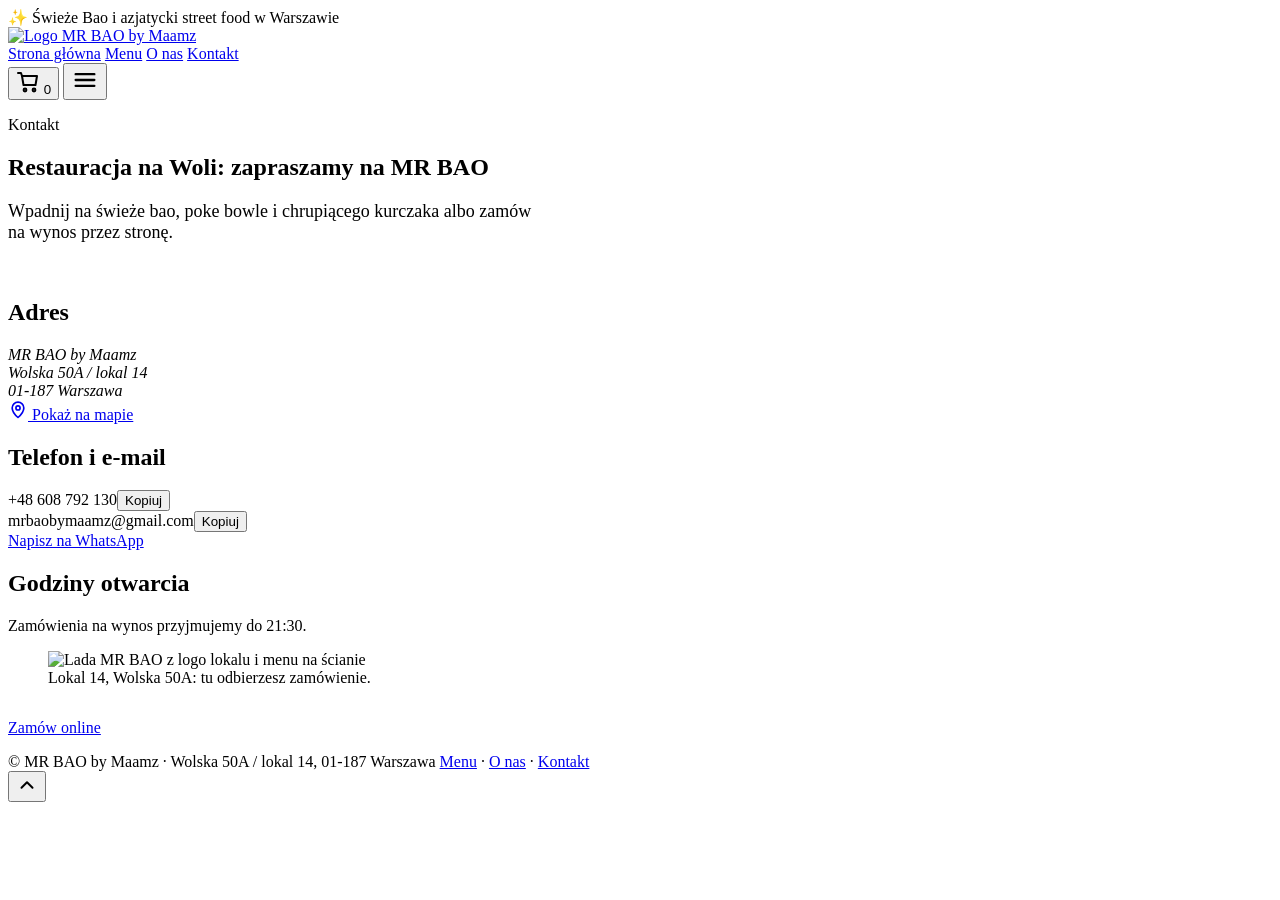
==== kontakt.html @ ad0fffb6 "Add files via upload" ====
<!DOCTYPE html>
<html lang="pl">
<head>
  <meta charset="UTF-8">
  <meta name="viewport" content="width=device-width, initial-scale=1, viewport-fit=cover">
  <title>Kontakt – MR BAO by Maamz</title>
  <meta name="robots" content="noindex, nofollow">
  <meta name="description" content="MR BAO by Maamz, Wolska 50A / lokal 14, Warszawa. Telefon +48 608 792 130, godziny otwarcia i dojazd.">
  <link rel="icon" href="images/logo.webp" type="image/webp">
  <link rel="preconnect" href="https://fonts.googleapis.com">
  <link rel="preconnect" href="https://fonts.gstatic.com" crossorigin>
  <link rel="stylesheet" href="https://fonts.googleapis.com/css2?family=Young+Serif&family=Hanken+Grotesk:wght@400;500;600;700&display=swap">
  <link rel="stylesheet" href="css/styles.css">
</head>
<body>
  <div class="topbar">✨ Świeże Bao i azjatycki street food w Warszawie</div>
  <header class="header" id="header">
    <div class="container">
      <a class="logo" href="index.html" aria-label="MR BAO by Maamz, strona główna"><img src="images/logo.webp" width="170" height="170" alt="Logo MR BAO by Maamz"></a>
      <nav class="nav" id="nav" aria-label="Główna nawigacja">
        <a href="index.html">Strona główna</a>
        <a href="menu.html">Menu</a>
        <a href="o-nas.html">O nas</a>
        <a href="kontakt.html" aria-current="page">Kontakt</a>
      </nav>
      <div class="header-actions">
        <button type="button" class="cart-btn" data-open-cart aria-label="Otwórz koszyk">
          <svg width="24" height="24" viewBox="0 0 24 24" fill="none" stroke="currentColor" stroke-width="2" stroke-linecap="round" stroke-linejoin="round" aria-hidden="true"><path d="M6 6h15l-1.5 9h-12z"/><path d="M6 6 5 3H2"/><circle cx="9" cy="20" r="1.4"/><circle cx="18" cy="20" r="1.4"/></svg>
          <span class="cart-badge">0</span>
        </button>
        <button type="button" class="burger" aria-label="Pokaż menu nawigacji" aria-expanded="false" aria-controls="nav">
          <svg width="28" height="28" viewBox="0 0 24 24" fill="none" stroke="currentColor" stroke-width="2" stroke-linecap="round" aria-hidden="true"><path d="M4 7h16M4 12h16M4 17h16"/></svg>
        </button>
      </div>
    </div>
  </header>

  <main class="contact">
    <section class="section">
      <div class="container">
        <p class="eyebrow">Kontakt</p>
        <h1 class="display">Restauracja na Woli: zapraszamy na MR BAO</h1>
        <p style="margin-top:14px;max-width:60ch;color:var(--muted);font-size:18px">Wpadnij na świeże bao, poke bowle i chrupiącego kurczaka albo zamów na wynos przez stronę.</p>
        <p class="status-pill" data-status style="margin-top:18px;background:var(--ink);color:#FFFFFF"><span class="dot"></span><span class="txt">Sprawdzam godziny…</span></p>
        <div class="contact-grid">
          <div class="contact-box">
            <h2>Adres</h2>
            <address>MR BAO by Maamz<br>Wolska 50A / lokal 14<br>01-187 Warszawa</address>
            <a class="btn btn-line" href="https://maps.app.goo.gl/StzndoFGsQeHQMcY7" target="_blank" rel="noopener"><svg width="20" height="20" viewBox="0 0 24 24" fill="none" stroke="currentColor" stroke-width="2" stroke-linecap="round" stroke-linejoin="round" aria-hidden="true"><path d="M12 21s-7-6.2-7-11.5A7 7 0 0 1 19 9.5C19 14.8 12 21 12 21z"/><circle cx="12" cy="9.5" r="2.5"/></svg> Pokaż na mapie</a>
          </div>
          <div class="contact-box">
            <h2>Telefon i e-mail</h2>
            <div class="copy-row"><span>+48 608 792 130</span><button type="button" class="copy-btn" data-copy="+48608792130">Kopiuj</button></div>
            <div class="copy-row"><span>mrbaobymaamz@gmail.com</span><button type="button" class="copy-btn" data-copy="mrbaobymaamz@gmail.com">Kopiuj</button></div>
            <a class="btn btn-green" href="https://wa.me/48608792130" target="_blank" rel="noopener">Napisz na WhatsApp</a>
          </div>
          <div class="contact-box">
            <h2>Godziny otwarcia</h2>
            <div class="hours" id="hours"></div>
            <p class="note">Zamówienia na wynos przyjmujemy do 21:30.</p>
          </div>
        </div>
        <figure class="lokal-photo"><img src="images/lokal.webp" width="720" height="720" alt="Lada MR BAO z logo lokalu i menu na ścianie" loading="lazy"><figcaption>Lokal 14, Wolska 50A: tu odbierzesz zamówienie.</figcaption></figure>
        <p style="margin-top:32px"><a class="btn btn-accent" href="menu.html">Zamów online</a></p>
      </div>
    </section>
  </main>
  <footer class="footer">
    <div class="container">
      <span>© MR BAO by Maamz · Wolska 50A / lokal 14, 01-187 Warszawa</span>
      <span><a href="menu.html">Menu</a> · <a href="o-nas.html">O nas</a> · <a href="kontakt.html">Kontakt</a></span>
    </div>
  </footer>
  <button type="button" class="to-top" aria-label="Wróć na górę strony">
    <svg width="22" height="22" viewBox="0 0 24 24" fill="none" stroke="currentColor" stroke-width="2.2" stroke-linecap="round" stroke-linejoin="round" aria-hidden="true"><path d="M6 15l6-6 6 6"/></svg>
  </button>
  <script src="js/data.js"></script>
  <script src="js/main.js"></script>
</body>
</html>
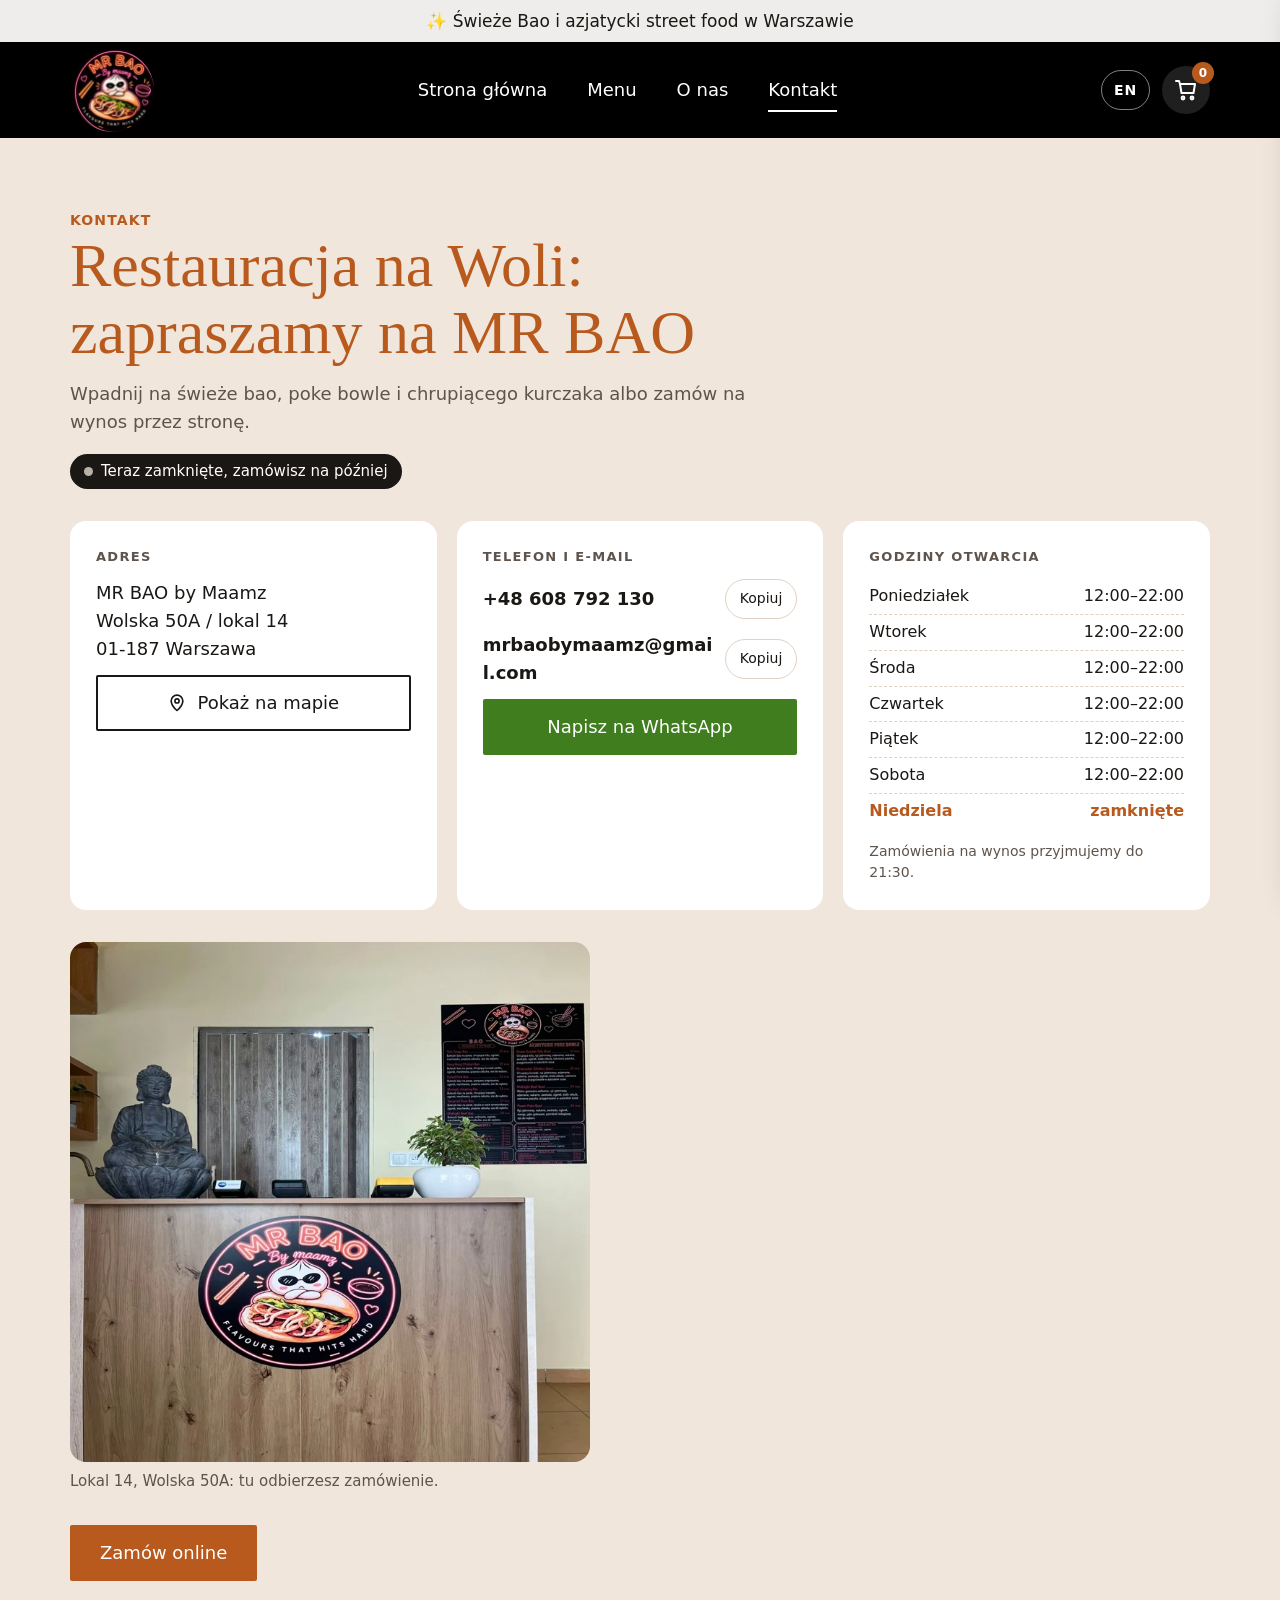
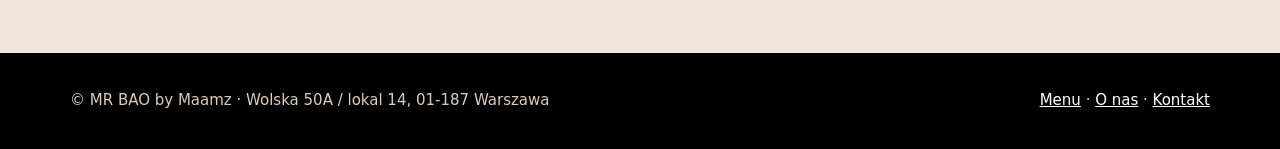
==== commit 23d2c0b4: "Wersja angielska: przełącznik PL/EN, ?lang=en, menu i koszyk po angielsku Co-Authored-By: Claude Opu" ====
--- a/kontakt.html
+++ b/kontakt.html
@@ -74,6 +74,7 @@
   <button type="button" class="to-top" aria-label="Wróć na górę strony">
     <svg width="22" height="22" viewBox="0 0 24 24" fill="none" stroke="currentColor" stroke-width="2.2" stroke-linecap="round" stroke-linejoin="round" aria-hidden="true"><path d="M6 15l6-6 6 6"/></svg>
   </button>
+  <script src="js/i18n.js"></script>
   <script src="js/data.js"></script>
   <script src="js/main.js"></script>
 </body>
--- a/css/styles.css
+++ b/css/styles.css
@@ -0,0 +1,275 @@
+/* MR BAO by Maamz — style wspólne dla 4 podstron */
+:root {
+  --bg: #F1E6DB;
+  --paper: #FFFFFF;
+  --ink: #1A1714;
+  --muted: #5E544C;
+  --line: #E0D2C3;
+  --accent: #B85A1E;
+  --green: #3F7D1E;
+  --green-dark: #2F6216;
+  --night: #000000;
+  --font-display: "Young Serif", Georgia, "Times New Roman", serif;
+  --font-body: "Hanken Grotesk", system-ui, -apple-system, "Segoe UI", Roboto, sans-serif;
+  --ease: cubic-bezier(0.4, 0, 0.2, 1);
+  color-scheme: light;
+}
+* { box-sizing: border-box; }
+html { scroll-behavior: smooth; }
+body { margin: 0; background: var(--bg); color: var(--ink); font-family: var(--font-body); font-size: 16px; line-height: 1.55; }
+h1, h2, h3, p, ul, ol { margin: 0; }
+ul, ol { padding: 0; list-style: none; }
+img { max-width: 100%; display: block; }
+a { color: inherit; }
+button, input, select, textarea { font: inherit; color: inherit; }
+button { cursor: pointer; }
+:focus-visible { outline: 3px solid var(--accent); outline-offset: 2px; }
+.sr-only { position: absolute; width: 1px; height: 1px; padding: 0; margin: -1px; overflow: hidden; clip: rect(0 0 0 0); white-space: nowrap; border: 0; }
+.container { max-width: 1180px; margin: 0 auto; padding-left: max(20px, env(safe-area-inset-left, 0px)); padding-right: max(20px, env(safe-area-inset-right, 0px)); }
+.price { font-variant-numeric: tabular-nums; white-space: nowrap; }
+.eyebrow { font-size: 14px; letter-spacing: 0.08em; text-transform: uppercase; color: var(--accent); font-weight: 600; }
+.display { font-family: var(--font-display); font-weight: 400; line-height: 1.08; text-wrap: balance; }
+.section { padding-block: 72px; }
+@media (max-width: 640px) { .section { padding-block: 48px; } }
+
+/* przyciski */
+.btn { display: inline-flex; align-items: center; justify-content: center; gap: 10px; min-height: 56px; padding: 0 30px; border: 0; border-radius: 2px; font-size: 18px; text-decoration: none; transition: background-color 250ms var(--ease), transform 250ms var(--ease), box-shadow 250ms var(--ease); }
+.btn:hover { transform: translateY(-2px); box-shadow: 0 10px 24px rgba(0, 0, 0, 0.22); }
+.btn:active { transform: translateY(0); }
+.btn-green { background: var(--green); color: #FFFFFF; }
+.btn-green:hover { background: var(--green-dark); }
+.btn-accent { background: var(--accent); color: #FFFFFF; }
+.btn-accent:hover { background: #9E4C17; }
+.btn-line { background: transparent; color: var(--ink); border: 2px solid var(--ink); }
+.btn svg { flex: none; }
+
+/* pasek + nagłówek */
+.topbar { background: #EEEDEB; text-align: center; font-size: 17px; padding: 8px 16px; }
+body::before { content: ""; position: fixed; inset: 0 0 auto; height: env(safe-area-inset-top, 0px); z-index: 60; background: var(--night); }
+.header { position: sticky; top: env(safe-area-inset-top, 0px); z-index: 50; background: var(--night); color: #FFFFFF; transition: box-shadow 250ms var(--ease); }
+.header.is-scrolled { box-shadow: 0 6px 20px rgba(0, 0, 0, 0.35); }
+.header .container { display: flex; align-items: center; gap: 24px; min-height: 96px; transition: min-height 250ms var(--ease); }
+.header.is-scrolled .container { min-height: 72px; }
+.logo { display: block; width: 84px; height: 84px; border-radius: 50%; overflow: hidden; flex: none; transition: width 250ms var(--ease), height 250ms var(--ease), transform 250ms var(--ease); }
+.logo:hover { transform: rotate(-6deg); }
+.header.is-scrolled .logo { width: 60px; height: 60px; }
+.logo img { width: 100%; height: 100%; object-fit: cover; }
+.nav { display: flex; gap: 40px; margin: 0 auto; }
+.nav a { position: relative; text-decoration: none; padding: 8px 0; font-size: 18px; }
+.nav a::after { content: ""; position: absolute; left: 0; right: 0; bottom: 0; height: 2px; background: #FFFFFF; transform: scaleX(0); transition: transform 250ms var(--ease); }
+.nav a:hover::after, .nav a[aria-current="page"]::after { transform: scaleX(1); }
+.header-actions { display: flex; align-items: center; gap: 12px; }
+.cart-btn { position: relative; display: inline-flex; align-items: center; justify-content: center; width: 48px; height: 48px; border: 0; border-radius: 50%; background: rgba(255, 255, 255, 0.12); color: #FFFFFF; transition: background-color 250ms var(--ease); }
+.cart-btn:hover { background: rgba(255, 255, 255, 0.24); }
+.cart-badge { position: absolute; top: -4px; right: -4px; min-width: 22px; height: 22px; padding: 0 6px; border-radius: 999px; background: var(--accent); color: #FFFFFF; font-size: 12px; font-weight: 700; display: grid; place-items: center; }
+.cart-badge.bump { animation: bump 400ms var(--ease); }
+@keyframes bump { 0% { transform: scale(1); } 40% { transform: scale(1.45); } 100% { transform: scale(1); } }
+.burger { display: none; width: 48px; height: 48px; border: 0; background: none; color: #FFFFFF; align-items: center; justify-content: center; }
+@media (max-width: 860px) {
+  .header .container { min-height: 76px; }
+  .logo { width: 62px; height: 62px; }
+  .burger { display: inline-flex; }
+  .header-actions { margin-left: auto; }
+  .nav { position: absolute; top: 100%; left: 0; right: 0; flex-direction: column; gap: 0; margin: 0; padding: 8px max(20px, env(safe-area-inset-left, 0px)) 18px; background: var(--night); clip-path: inset(0 0 100% 0); visibility: hidden; transition: clip-path 300ms var(--ease), visibility 300ms; }
+  .nav.is-open { clip-path: inset(0 0 0 0); visibility: visible; }
+  .nav a { padding: 14px 0; border-bottom: 1px solid #2A2724; }
+  .nav a::after { display: none; }
+  .nav a[aria-current="page"] { color: #F3C9A6; }
+}
+
+/* hero */
+.hero { position: relative; min-height: clamp(560px, 82vh, 900px); display: grid; place-items: center; text-align: center; color: #FFFFFF; overflow: hidden; background: #2B211B; }
+.hero-bg { position: absolute; inset: 0; background-color: #D6CBBE; background-image: url("../images/hero.webp"); background-size: cover; background-position: center 62%; transform: scale(1.08); transition: transform 120ms linear; }
+.hero::after { content: ""; position: absolute; inset: 0; background: linear-gradient(180deg, rgba(0, 0, 0, 0.35), rgba(0, 0, 0, 0.55)); }
+.hero-content { position: relative; z-index: 1; display: grid; gap: 28px; justify-items: center; padding-block: 64px; }
+.hero h1 { font-size: clamp(48px, 8vw, 104px); text-shadow: 0 4px 24px rgba(0, 0, 0, 0.45); }
+.hero .tagline { font-size: clamp(22px, 3.4vw, 40px); text-shadow: 0 2px 12px rgba(0, 0, 0, 0.5); }
+.hero .ctas { display: flex; flex-wrap: wrap; justify-content: center; gap: 24px 48px; margin-top: 24px; }
+.hero .ctas .btn { min-width: 300px; }
+@media (max-width: 640px) { .topbar { font-size: 14px; } .hero .ctas { flex-direction: column; gap: 14px; width: 100%; } .hero .ctas .btn { min-width: 0; width: 100%; font-size: 16px; } }
+.hero-load { animation: rise 800ms var(--ease) both; }
+.hero-load:nth-child(2) { animation-delay: 120ms; }
+.hero-load:nth-child(3) { animation-delay: 240ms; }
+@keyframes rise { from { transform: translateY(24px); } to { transform: none; } }
+.status-pill { display: inline-flex; align-items: center; gap: 8px; padding: 6px 14px; border-radius: 999px; background: rgba(0, 0, 0, 0.45); font-size: 15px; }
+.status-pill .dot { width: 9px; height: 9px; border-radius: 50%; background: #B9B0A8; }
+.status-pill.is-open .dot { background: #6CD13B; box-shadow: 0 0 0 0 rgba(108, 209, 59, 0.7); animation: pulse 1.8s infinite; }
+@keyframes pulse { 0% { box-shadow: 0 0 0 0 rgba(108, 209, 59, 0.7); } 70% { box-shadow: 0 0 0 10px rgba(108, 209, 59, 0); } 100% { box-shadow: 0 0 0 0 rgba(108, 209, 59, 0); } }
+
+/* sekcje strony głównej */
+.section-head { display: flex; justify-content: space-between; align-items: end; gap: 16px; flex-wrap: wrap; margin-bottom: 32px; }
+.section-head h2 { font-size: clamp(32px, 4vw, 46px); color: var(--accent); }
+.section-head p { color: var(--muted); max-width: 46ch; }
+.how { background: var(--paper); }
+.steps { display: grid; grid-template-columns: repeat(3, minmax(0, 1fr)); gap: 32px; counter-reset: s; }
+.steps li { counter-increment: s; display: grid; gap: 8px; align-content: start; }
+.steps li::before { content: counter(s); font-family: var(--font-display); font-size: 48px; line-height: 1; color: var(--accent); }
+.steps h3 { font-size: 20px; }
+.steps p { color: var(--muted); }
+@media (max-width: 760px) { .steps { grid-template-columns: 1fr; } }
+.info-band { background: var(--night); color: #FFFFFF; }
+.info-band .container { display: grid; grid-template-columns: repeat(3, minmax(0, 1fr)); gap: 28px; padding-block: 48px; }
+.info-band h3 { font-family: var(--font-display); font-weight: 400; font-size: 24px; color: #F3C9A6; margin-bottom: 6px; }
+.info-band p { color: #E5DCD2; }
+@media (max-width: 760px) { .info-band .container { grid-template-columns: 1fr; } }
+
+/* karty dań */
+.cards { display: grid; grid-template-columns: repeat(auto-fill, minmax(260px, 1fr)); gap: 24px; }
+.card { background: var(--paper); border-radius: 16px; overflow: hidden; display: flex; flex-direction: column; transition: transform 250ms var(--ease), box-shadow 250ms var(--ease); }
+.card:hover { transform: translateY(-4px); box-shadow: 0 16px 32px rgba(60, 35, 15, 0.14); }
+.card-photo { position: relative; display: block; width: 100%; aspect-ratio: 1 / 1; max-width: 100%; padding: 12px; border: 0; background: #FFFFFF; cursor: zoom-in; }
+.card-photo img { width: 100%; height: 100%; object-fit: contain; transition: transform 400ms var(--ease); }
+.card:hover .card-photo img { transform: scale(1.04) rotate(-1deg); }
+.card-photo.no-photo { display: flex; flex-direction: column; align-items: center; justify-content: center; gap: 14px; cursor: default; background: #FFFFFF; }
+.card-photo.no-photo img { width: 44%; height: auto; border-radius: 50%; opacity: 0.9; filter: saturate(0.85); }
+.card:hover .card-photo.no-photo img { transform: rotate(-6deg); }
+.card-photo.no-photo span { font-size: 13px; letter-spacing: 0.08em; text-transform: uppercase; color: var(--muted); }
+.card-body { padding: 4px 18px 18px; display: flex; flex-direction: column; gap: 8px; flex: 1; }
+.card h3 { font-size: 19px; line-height: 1.3; }
+.card .desc { color: var(--muted); font-size: 15px; flex: 1; }
+.card label.sauce { display: grid; gap: 4px; font-size: 13px; color: var(--muted); }
+.card select { width: 100%; min-width: 0; border: 1px solid var(--line); border-radius: 8px; padding: 9px 10px; background: #FFFFFF; font-size: 15px; }
+.card-foot { display: flex; align-items: center; justify-content: space-between; gap: 12px; margin-top: 6px; }
+.card-foot .price { font-weight: 700; font-size: 21px; }
+.add-btn { display: inline-flex; align-items: center; gap: 6px; min-height: 46px; padding: 0 18px; border: 0; border-radius: 999px; background: var(--accent); color: #FFFFFF; font-weight: 600; font-size: 15px; transition: background-color 250ms var(--ease), transform 150ms var(--ease); }
+.add-btn:hover { background: #9E4C17; }
+.add-btn:active { transform: scale(0.94); }
+.add-btn.is-added { background: var(--green); }
+
+/* menu */
+.menu-intro { text-align: center; padding-top: 56px; display: grid; gap: 14px; justify-items: center; }
+.menu-intro h1 { font-size: clamp(36px, 5vw, 58px); color: var(--accent); }
+.menu-intro p { max-width: 60ch; color: var(--muted); font-size: 18px; }
+.menu-bar { position: sticky; top: calc(env(safe-area-inset-top, 0px) + 72px); z-index: 40; background: var(--bg); border-bottom: 1px solid var(--line); margin-top: 32px; }
+.menu-bar .container { display: flex; align-items: center; gap: 12px; padding-block: 12px; }
+.tabs { display: flex; gap: 8px; overflow-x: auto; scrollbar-width: none; flex: 1; min-width: 0; }
+.tabs::-webkit-scrollbar { display: none; }
+.tabs a { flex: none; text-decoration: none; padding: 9px 16px; border-radius: 999px; border: 1px solid var(--line); background: var(--paper); font-weight: 500; font-size: 15px; transition: background-color 250ms var(--ease), color 250ms var(--ease), border-color 250ms var(--ease); }
+.tabs a:hover { border-color: var(--ink); }
+.tabs a.is-active { background: var(--ink); color: #FFFFFF; border-color: var(--ink); }
+.search { position: relative; flex: none; width: 240px; }
+.search input { width: 100%; min-height: 44px; border: 1px solid var(--line); border-radius: 999px; padding: 0 16px 0 40px; background: var(--paper); font-size: 15px; }
+.search svg { position: absolute; left: 14px; top: 50%; transform: translateY(-50%); color: var(--muted); }
+@media (max-width: 760px) { .menu-bar .container { flex-direction: column; align-items: stretch; } .search { width: 100%; } }
+.cat { scroll-margin-top: 200px; padding-top: 44px; }
+.cat[hidden] { display: none; }
+.cat-head { display: flex; align-items: baseline; gap: 14px; flex-wrap: wrap; margin-bottom: 20px; }
+.cat-head h2 { font-family: var(--font-display); font-weight: 400; font-size: 36px; color: var(--accent); }
+.cat-head span { font-size: 14px; letter-spacing: 0.06em; text-transform: uppercase; color: var(--muted); }
+.card[hidden], .list li[hidden] { display: none; }
+.list { background: var(--paper); border-radius: 16px; padding: 4px 18px; }
+.list li { display: flex; align-items: center; justify-content: space-between; gap: 16px; padding: 14px 0; border-bottom: 1px solid var(--line); }
+.list li:last-child { border-bottom: 0; }
+.list .name { font-weight: 600; }
+.list .r { display: flex; align-items: center; gap: 14px; }
+.no-results { text-align: center; color: var(--muted); padding: 48px 0; }
+
+/* o nas */
+.about .container { display: grid; grid-template-columns: minmax(0, 1.25fr) minmax(0, 0.75fr); gap: 56px; align-items: start; }
+.about h1 { font-size: clamp(40px, 5.6vw, 76px); margin-top: 14px; }
+.about .text { margin-top: 28px; display: grid; gap: 14px; font-size: 19px; max-width: 62ch; }
+.about-photo { border-radius: 4px; overflow: hidden; max-width: 100%; }
+.about-photo img { width: 100%; height: auto; transition: transform 600ms var(--ease); }
+.about-photo:hover img { transform: scale(1.04); }
+.values { display: grid; grid-template-columns: repeat(3, minmax(0, 1fr)); gap: 20px; margin-top: 40px; }
+.values div { background: var(--paper); border-radius: 14px; padding: 22px; transition: transform 250ms var(--ease); }
+.values div:hover { transform: translateY(-4px); }
+.values h3 { font-family: var(--font-display); font-weight: 400; font-size: 23px; color: var(--accent); margin-bottom: 6px; }
+@media (max-width: 860px) { .about .container { grid-template-columns: 1fr; } .about-photo { max-width: 440px; } .values { grid-template-columns: 1fr; } }
+
+/* kontakt */
+.contact h1 { font-size: clamp(40px, 5vw, 62px); color: var(--accent); }
+.contact-grid { margin-top: 32px; display: grid; grid-template-columns: repeat(3, minmax(0, 1fr)); gap: 20px; }
+.contact-box { background: var(--paper); border-radius: 16px; padding: 26px; display: grid; gap: 12px; align-content: start; }
+.contact-box h2 { font-size: 13px; letter-spacing: 0.1em; text-transform: uppercase; color: var(--muted); font-weight: 600; }
+.contact-box address { font-style: normal; font-size: 18px; }
+.copy-row { display: flex; align-items: center; justify-content: space-between; gap: 10px; }
+.copy-row span { font-weight: 600; font-size: 18px; user-select: all; overflow-wrap: anywhere; }
+.copy-btn { flex: none; min-height: 40px; padding: 0 14px; border: 1px solid var(--line); border-radius: 999px; background: #FFFFFF; font-size: 14px; }
+.copy-btn:hover { border-color: var(--ink); }
+.hours div { display: flex; justify-content: space-between; gap: 12px; padding: 5px 0; border-bottom: 1px dashed var(--line); }
+.hours div:last-child { border-bottom: 0; }
+.hours .today { font-weight: 700; color: var(--accent); }
+.note { font-size: 14px; color: var(--muted); }
+
+.lokal-photo { margin: 32px 0 0; max-width: 520px; display: grid; gap: 8px; }
+.lokal-photo img { width: 100%; height: auto; border-radius: 16px; }
+.lokal-photo figcaption { color: var(--muted); font-size: 15px; }
+@media (max-width: 900px) { .contact-grid { grid-template-columns: 1fr; } }
+
+/* stopka */
+.footer { background: var(--night); color: #D9CCBF; font-size: 15px; }
+.footer .container { padding-block: 36px; display: flex; flex-wrap: wrap; gap: 12px 32px; justify-content: space-between; align-items: center; }
+.footer a { color: #FFFFFF; }
+
+/* pływające przyciski */
+.fab { position: fixed; right: max(18px, env(safe-area-inset-right, 0px)); bottom: calc(18px + env(safe-area-inset-bottom, 0px)); z-index: 45; display: inline-flex; align-items: center; gap: 12px; min-height: 58px; padding: 0 24px; border: 0; border-radius: 999px; background: var(--accent); color: #FFFFFF; font-weight: 700; font-size: 16px; box-shadow: 0 12px 28px rgba(0, 0, 0, 0.3); transition: transform 250ms var(--ease); }
+.fab:hover { transform: translateY(-3px); }
+.fab[hidden] { display: none; }
+.to-top { position: fixed; left: max(18px, env(safe-area-inset-left, 0px)); bottom: calc(18px + env(safe-area-inset-bottom, 0px)); z-index: 45; width: 48px; height: 48px; border: 0; border-radius: 50%; background: var(--ink); color: #FFFFFF; display: grid; place-items: center; opacity: 0; pointer-events: none; transform: translateY(12px); transition: opacity 250ms var(--ease), transform 250ms var(--ease); }
+.to-top.is-visible { opacity: 1; pointer-events: auto; transform: none; }
+
+/* toast */
+.toast { position: fixed; left: 50%; bottom: calc(90px + env(safe-area-inset-bottom, 0px)); z-index: 70; transform: translate(-50%, 20px); opacity: 0; pointer-events: none; background: var(--ink); color: #FFFFFF; padding: 12px 20px; border-radius: 999px; font-weight: 600; box-shadow: 0 10px 24px rgba(0, 0, 0, 0.3); transition: opacity 250ms var(--ease), transform 250ms var(--ease); max-width: calc(100% - 32px); text-align: center; }
+.toast.is-visible { opacity: 1; transform: translate(-50%, 0); }
+
+/* lightbox */
+.lightbox { position: fixed; inset: 0; z-index: 80; display: grid; place-items: center; padding: 24px; background: rgba(0, 0, 0, 0.82); }
+.lightbox[hidden] { display: none; }
+.lightbox figure { margin: 0; display: grid; gap: 12px; justify-items: center; max-width: min(720px, 100%); }
+.lightbox img { max-height: 76vh; width: auto; border-radius: 12px; background: #FFFFFF; animation: zoomin 250ms var(--ease); }
+.lightbox figcaption { color: #FFFFFF; font-size: 18px; text-align: center; }
+.lightbox .x { position: absolute; top: calc(16px + env(safe-area-inset-top, 0px)); right: max(16px, env(safe-area-inset-right, 0px)); }
+@keyframes zoomin { from { transform: scale(0.92); } to { transform: none; } }
+
+/* koszyk */
+.backdrop { position: fixed; inset: 0; z-index: 75; background: rgba(0, 0, 0, 0.55); opacity: 0; pointer-events: none; transition: opacity 250ms var(--ease); }
+.backdrop.is-open { opacity: 1; pointer-events: auto; }
+.drawer { position: fixed; top: 0; right: 0; bottom: 0; width: min(460px, 100%); z-index: 76; background: var(--bg); display: flex; flex-direction: column; transform: translateX(105%); transition: transform 300ms var(--ease); padding-top: env(safe-area-inset-top, 0px); padding-bottom: env(safe-area-inset-bottom, 0px); padding-right: env(safe-area-inset-right, 0px); box-shadow: -10px 0 30px rgba(0, 0, 0, 0.2); }
+.drawer.is-open { transform: none; }
+@media (max-width: 560px) { .drawer { top: auto; left: 0; width: 100%; max-height: 94vh; border-radius: 18px 18px 0 0; transform: translateY(105%); padding-left: env(safe-area-inset-left, 0px); } }
+.drawer-head { display: flex; align-items: center; justify-content: space-between; gap: 12px; padding: 16px 20px; background: var(--night); color: #FFFFFF; }
+.drawer-head h2 { font-family: var(--font-display); font-weight: 400; font-size: 24px; }
+.x { width: 46px; height: 46px; border: 0; border-radius: 50%; background: rgba(255, 255, 255, 0.14); color: #FFFFFF; font-size: 24px; line-height: 1; }
+.drawer-body { flex: 1; overflow-y: auto; padding: 18px 20px; display: grid; gap: 18px; align-content: start; }
+.drawer-foot { padding: 16px 20px; border-top: 1px solid var(--line); background: var(--paper); display: grid; gap: 8px; }
+.empty { color: var(--muted); }
+.lines li { display: grid; grid-template-columns: 60px minmax(0, 1fr) auto; gap: 4px 12px; align-items: center; padding: 12px 0; border-bottom: 1px solid var(--line); animation: slidein 250ms var(--ease); }
+@keyframes slidein { from { transform: translateX(16px); } to { transform: none; } }
+.lines .thumb { width: 60px; height: 60px; border-radius: 10px; object-fit: contain; background: #FFFFFF; grid-row: 1 / span 2; }
+.lines .thumb.blank { background: #EFE4D8; }
+.lines .nm { font-weight: 600; line-height: 1.3; }
+.lines .nm small { display: block; font-weight: 400; color: var(--muted); font-size: 13px; }
+.lines .price { grid-column: 3; grid-row: 1; font-weight: 600; }
+.stepper { grid-column: 2; display: inline-flex; align-items: center; justify-self: start; border: 1px solid var(--line); border-radius: 999px; background: #FFFFFF; }
+.stepper button { width: 42px; height: 42px; border: 0; background: none; font-size: 19px; font-weight: 700; border-radius: 50%; }
+.stepper button:hover { background: var(--bg); }
+.stepper span { min-width: 26px; text-align: center; font-weight: 700; font-variant-numeric: tabular-nums; }
+.totals { display: grid; gap: 4px; }
+.totals div { display: flex; justify-content: space-between; }
+.totals .sum { font-size: 21px; font-weight: 700; padding-top: 8px; border-top: 2px solid var(--ink); }
+.field { display: grid; gap: 6px; }
+.field label, .legend { font-size: 14px; font-weight: 600; }
+.field input, .field select, .field textarea { width: 100%; border: 1px solid #CDBBA9; border-radius: 8px; padding: 11px 12px; background: #FFFFFF; font-size: 16px; }
+.field input:focus, .field select:focus, .field textarea:focus { border-color: var(--accent); outline: none; box-shadow: 0 0 0 3px rgba(184, 90, 30, 0.2); }
+.field textarea { resize: none; min-height: 70px; }
+.err { color: #A3241B; font-size: 13px; font-weight: 600; }
+.pay { display: grid; gap: 8px; border: 0; padding: 0; margin: 0; }
+.pay label { display: flex; align-items: center; gap: 10px; padding: 12px 14px; background: #FFFFFF; border: 1px solid #CDBBA9; border-radius: 8px; cursor: pointer; transition: border-color 250ms var(--ease), box-shadow 250ms var(--ease); }
+.pay label:has(input:checked) { border-color: var(--accent); box-shadow: 0 0 0 1px var(--accent); }
+.pay input { accent-color: var(--accent); width: 18px; height: 18px; }
+.pay small { margin-left: auto; color: var(--muted); font-size: 13px; }
+details.preview summary { cursor: pointer; font-size: 14px; font-weight: 600; }
+pre.msg { margin: 10px 0 0; white-space: pre-wrap; font-family: ui-monospace, Menlo, Consolas, monospace; font-size: 13px; background: #FFFFFF; border: 1px solid var(--line); border-radius: 8px; padding: 12px; }
+.send { width: 100%; font-size: 16px; }
+.send[aria-disabled="true"] { opacity: 0.55; }
+
+@media (prefers-reduced-motion: reduce) {
+  *, *::before, *::after { animation: none !important; transition: none !important; }
+  html { scroll-behavior: auto; }
+  .hero-bg { transform: none; }
+}
+
+/* przełącznik języka */
+.lang-btn { min-width: 48px; height: 40px; padding: 0 12px; border: 1px solid rgba(255, 255, 255, 0.5); border-radius: 999px; background: transparent; color: #FFFFFF; font-weight: 700; font-size: 14px; letter-spacing: 0.06em; transition: background-color 250ms var(--ease), border-color 250ms var(--ease); }
+.lang-btn:hover { background: rgba(255, 255, 255, 0.14); border-color: #FFFFFF; }
